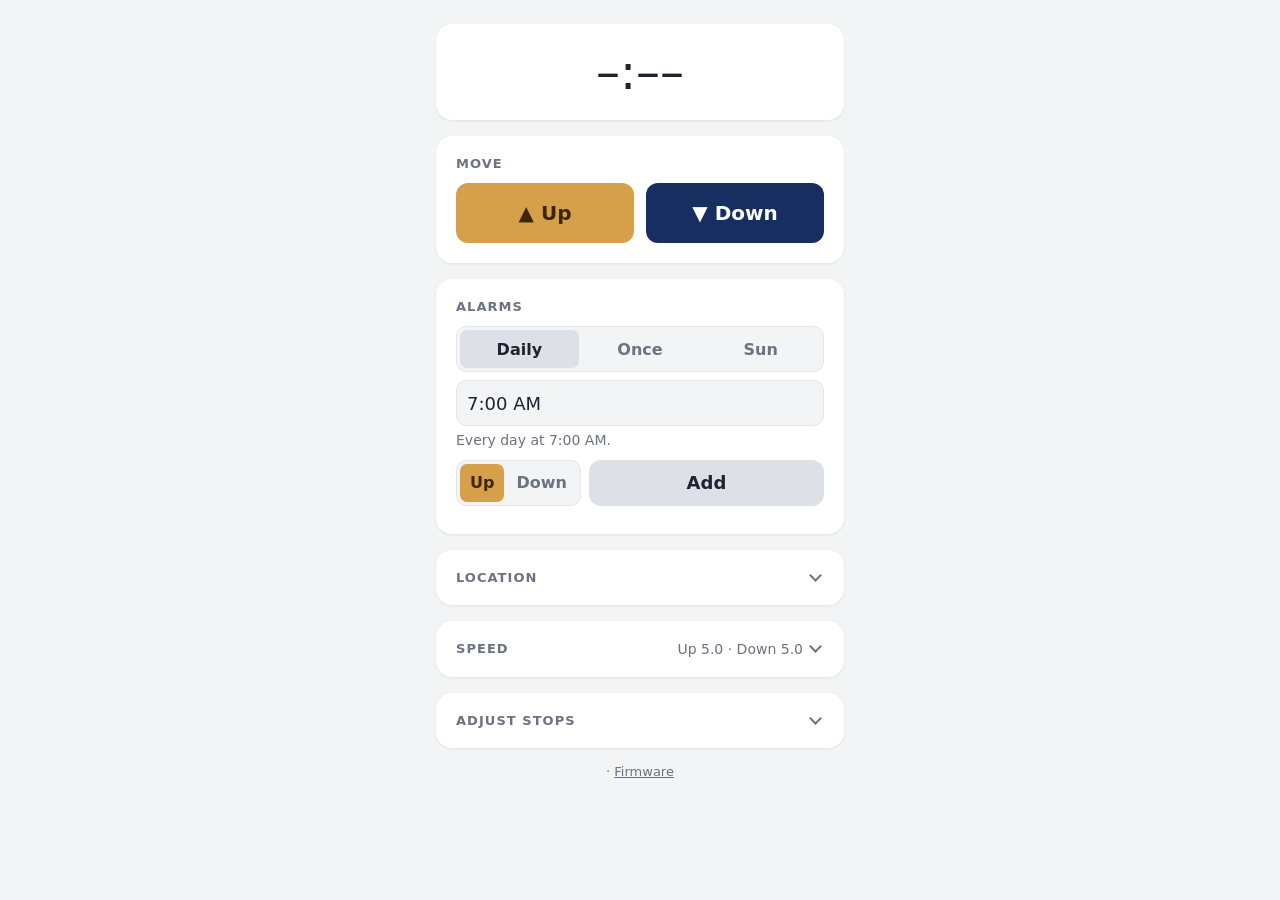
==== firmware/web/index.html @ 5fc3a8a2 "Reorganize the repository into firmware/, pcb/, enclosure/ and docs/ - firmware/ and docs/ move up f" ====
<!DOCTYPE html>
<html lang="en">
<head>
<meta charset="utf-8">
<meta name="viewport" content="width=device-width, initial-scale=1">
<title>Motor Control</title>
<link rel="stylesheet" href="style.css">
<link rel="icon" href="favicon.svg" type="image/svg+xml">
<script src="dropdown.js"></script>
</head>
<body>
<main>
  <section class="card">
    <div class="clock" id="clock">&ndash;:&ndash;&ndash;</div>
    <p class="offline">Not connected to the controller</p>
  </section>

  <section class="card">
    <h2>Move</h2>
    <div class="controls">
      <a class="btn up" href="/moving" data-move="up">&#9650; Up</a>
      <a class="btn down" href="/moving" data-move="down">&#9660; Down</a>
    </div>
  </section>

  <section class="card">
    <h2>Alarms</h2>
    <!-- Sits above the list so it stays put however many alarms there are; disabled when the list is full -->
    <form id="add-form">
      <fieldset class="add" id="add-fieldset">
      <div class="field toggle kinds" role="radiogroup" aria-label="Kind of alarm">
        <label><input type="radio" name="k" value="recurring" checked><span>Daily</span></label>
        <label><input type="radio" name="k" value="once"><span>Once</span></label>
        <label><input type="radio" name="k" value="sun"><span>Sun</span></label>
      </div>
      <div class="add-row">
        <div class="time-picker" data-for="recurring once">
          <button type="button" class="field time-button" id="time-button" aria-haspopup="true" aria-expanded="false"></button>
          <div class="popover" id="time-popover" hidden>
            <div class="wheels" id="wheels"><div class="wheel-band"></div></div>
            <button type="button" class="done" id="time-done">Done</button>
          </div>
        </div>
        <div class="dropdown" id="event" aria-label="Sun event" data-for="sun"></div>
        <div class="dropdown" id="offset" aria-label="Offset" data-for="sun"></div>
      </div>
      <p class="add-hint" id="add-hint"></p>
      <div class="add-row">
        <div class="field toggle" role="radiogroup" aria-label="Direction">
          <label class="up"><input type="radio" name="d" value="up" checked><span>Up</span></label>
          <label class="down"><input type="radio" name="d" value="down"><span>Down</span></label>
        </div>
        <button class="btn add-button" type="submit">Add</button>
      </div>
      </fieldset>
    </form>
    <ul class="alarms" id="alarms"></ul>
    <p class="empty" id="alarms-empty" hidden>No alarms yet.</p>
    <template id="alarm-row">
      <li>
        <span class="alarm-main"><span class="alarm-time"></span><span class="alarm-sub"></span></span>
        <span class="badge"></span>
        <a class="remove" href="/" aria-label="Remove alarm">&times;</a>
      </li>
    </template>
  </section>
  <details class="card fold" id="location-card">
    <summary><h2>Location</h2><span class="fold-info" id="location-info"></span></summary>
    <p class="note">For sun alarms. One decimal place (about 10 km) is plenty. North and east are positive,
      so the western US has a negative longitude.</p>
    <form class="location-form" id="location-form">
      <input class="field" id="lat" type="number" step="0.1" min="-90" max="90" inputmode="decimal" placeholder="Latitude" aria-label="Latitude" required>
      <input class="field" id="lon" type="number" step="0.1" min="-180" max="180" inputmode="decimal" placeholder="Longitude" aria-label="Longitude" required>
      <button class="btn" type="submit">Save</button>
    </form>
    <div class="location-actions">
      <button type="button" class="small" id="locate">Use my location</button>
    </div>
    <p class="note" id="sun-today"></p>
  </details>
  <details class="card fold" id="speed-card">
    <summary><h2>Speed</h2><span class="fold-info" id="speed-info"></span></summary>
    <div class="knobs">
      <div class="knob-tile" data-dir="up"><span class="badge up">Up</span></div>
      <div class="knob-tile" data-dir="down"><span class="badge down">Down</span></div>
    </div>
    <p class="note">Motor turns per second. Drag a dial to change it. A run that stalls finishes at 2 rev/s.</p>
  </details>
  <details class="card fold" id="stops-card">
    <summary><h2>Adjust stops</h2></summary>
    <p class="note">Nudge the blinds to where a run should stop, then save it. Up and Down only run once
      their stop is saved.</p>
    <div class="position">Position <span id="pos">&ndash;</span></div>
    <div class="nudge" id="nudge">
      <button type="button" class="btn up" data-jog="up" data-n="6" title="Half a turn of the sprocket">&#9650;&#9650;</button>
      <button type="button" class="btn up" data-jog="up" data-n="1" title="30 degrees of the sprocket">&#9650;</button>
      <button type="button" class="btn down" data-jog="down" data-n="1" title="30 degrees of the sprocket">&#9660;</button>
      <button type="button" class="btn down" data-jog="down" data-n="6" title="Half a turn of the sprocket">&#9660;&#9660;</button>
    </div>
    <ul class="stops">
      <li><span class="stop-name">Top</span><span class="stop-at" id="stop-top">not set</span>
        <button type="button" class="small" data-stop="top" data-act="set">Save here</button>
        <button type="button" class="small" data-stop="top" data-act="clear">Clear</button></li>
      <li><span class="stop-name">Bottom</span><span class="stop-at" id="stop-bottom">not set</span>
        <button type="button" class="small" data-stop="bottom" data-act="set">Save here</button>
        <button type="button" class="small" data-stop="bottom" data-act="clear">Clear</button></li>
    </ul>
    <p class="note">Nudges move at 2 rev/s.</p>
  </details>

  <p class="footer"><span id="health"></span> &middot; <a href="/update">Firmware</a></p>
</main>
<script>
// The page is static: everything it shows comes from /api/status, asked for every second.
// The controller's local time (seconds since midnight) as of its last answer, or null if it
// doesn't know the time yet
let serverSeconds = null;
let syncedAt = Date.now();
let lastAnswer = Date.now();

const pad = n => String(n).padStart(2, "0");

// Between answers the clock counts on from the last one. If the controller
// stops answering, the clock is dimmed so it doesn't look current.
function render() {
  document.body.classList.toggle("stale", Date.now() - lastAnswer > 3000);
  if (serverSeconds === null) {
    return;
  }
  const s = Math.floor(serverSeconds + (Date.now() - syncedAt) / 1000) % 86400;
  const hours = Math.floor(s / 3600);
  document.getElementById("clock").textContent =
    (hours % 12 || 12) + ":" + pad(Math.floor(s / 60) % 60) + ":" + pad(s % 60) + " " + (hours < 12 ? "AM" : "PM");
}

// Formats minutes since midnight as "7:30 AM"
function formatMinute(m) {
  m = (m % 1440 + 1440) % 1440;
  const hours = Math.floor(m / 60);
  return (hours % 12 || 12) + ":" + pad(m % 60) + " " + (hours < 12 ? "AM" : "PM");
}

// Dates come from the controller as "YYYY-MM-DD" in its local time; "today" is its own date
let today = null;
let lastLocation = null, lastSun = null;   // from the last status: for the sun alarm hint
function addDays(date, n) {
  const [y, m, d] = date.split("-").map(Number);
  const t = new Date(Date.UTC(y, m - 1, d + n));
  return t.toISOString().slice(0, 10);
}
function dayLabel(date) {
  if (date === today) return "Today";
  if (today && date === addDays(today, 1)) return "Tomorrow";
  const [y, m, d] = date.split("-").map(Number);
  return new Date(y, m - 1, d).toLocaleDateString(undefined, { weekday: "short", month: "short", day: "numeric" });
}
// "YYYY-MM-DD HH:MM" from the controller: the date and the minute of the day
function splitWhen(when) {
  const [date, hm] = when.split(" ");
  const [h, m] = hm.split(":").map(Number);
  return { date, minute: h * 60 + m };
}

const SUN_NAMES = { dawn: "Dawn", sunrise: "Sunrise", sunset: "Sunset", dusk: "Dusk" };
function sunLabel(event, offset) {
  if (!offset) return SUN_NAMES[event];
  return `${SUN_NAMES[event]} ${offset > 0 ? "+" : "−"} ${Math.abs(offset)} min`;
}

// What the remove button sends: the same fields the alarm was listed with
function alarmFields(a) {
  if (a.kind === "once") return { k: "once", at: a.at, d: a.dir };
  if (a.kind === "sun") return { k: "sun", e: a.event, o: a.offset, d: a.dir };
  return { k: "recurring", m: a.minute, d: a.dir };
}

// Rebuilds the list when the controller's alarms differ from what's shown. Soonest first, by the next
// time the controller worked out; sun alarms without a location (no next time) go last.
let shownAlarms = null;
function showAlarms(alarms, max) {
  const key = JSON.stringify([alarms, today]);
  if (key === shownAlarms) {
    return;
  }
  shownAlarms = key;
  const list = document.getElementById("alarms");
  const row = document.getElementById("alarm-row").content;
  const sorted = [...alarms].sort((a, b) => (a.next ?? Infinity) - (b.next ?? Infinity));
  list.replaceChildren(...sorted.map(a => {
    const li = row.firstElementChild.cloneNode(true);
    const when = a.when ? splitWhen(a.when) : null;
    let time, sub;
    if (a.kind === "recurring") {
      time = formatMinute(a.minute);
      sub = "Every day";
    } else if (a.kind === "once") {
      time = when ? formatMinute(when.minute) : "–";
      sub = when ? dayLabel(when.date) : "Once";
    } else {
      time = when ? formatMinute(when.minute) : "–";
      sub = sunLabel(a.event, a.offset) + (!when ? " · set a location" : when.date !== today ? " · " + dayLabel(when.date) : "");
    }
    li.querySelector(".alarm-time").textContent = time;
    li.querySelector(".alarm-sub").textContent = sub;
    const badge = li.querySelector(".badge");
    badge.textContent = a.dir;
    badge.classList.add(a.dir);
    li.querySelector(".remove").onclick = e => {
      e.preventDefault();
      post("/api/alarms/remove", alarmFields(a));
    };
    return li;
  }));
  document.getElementById("alarms-empty").hidden = alarms.length > 0;
  document.getElementById("add-fieldset").disabled = alarms.length >= max;
}

// Sends a command; the next status answer shows its effect. True if the controller accepted it.
async function post(url, fields) {
  let ok = false;
  try {
    ok = (await fetch(url, { method: "POST", body: new URLSearchParams(fields) })).ok;
  } catch (e) {
    // Not connected; the dimmed clock already says so
  }
  check(true);
  return ok;
}

// Lines the controller printed to its Serial Monitor come along with /status
// and are shown here in the browser's console.
let logSince = 0;
function printLog(status) {
  const missed = status.log_next - logSince - status.log.length;
  if (missed > 0) {
    console.log(`[controller] (${missed} earlier lines no longer kept)`);
  }
  for (const line of status.log) {
    console.log("[controller] " + line);
  }
  logSince = status.log_next;
}

// Stops: the Hall position (30 degrees of the sprocket per count) and the saved stops
function showStops(s) {
  if (s.pos === undefined) return;
  document.getElementById("pos").textContent = s.pos;
  document.getElementById("stop-top").textContent = s.stop_top === null ? "not set" : s.stop_top;
  document.getElementById("stop-bottom").textContent = s.stop_bottom === null ? "not set" : s.stop_bottom;
  const moving = s.remaining_ms > 0;
  for (const b of document.querySelectorAll("[data-jog], [data-stop]")) b.disabled = moving;
}
for (const b of document.querySelectorAll("[data-jog]")) {
  b.onclick = () => post("/api/jog", { d: b.dataset.jog, n: b.dataset.n });
}
for (const b of document.querySelectorAll("[data-stop]")) {
  b.onclick = () => post("/api/stops/" + b.dataset.act, { w: b.dataset.stop });
}

// One line of health numbers under the page: Wi-Fi signal, free memory, time since the last restart
function showHealth(s) {
  if (!s) return;
  const up = s.uptime_s >= 86400 ? Math.floor(s.uptime_s / 86400) + " d" : s.uptime_s >= 3600 ?
    Math.floor(s.uptime_s / 3600) + " h" : Math.floor(s.uptime_s / 60) + " min";
  const wifi = s.rssi === null ? "Wi-Fi off" : `Wi-Fi ${s.rssi} dBm`;
  document.getElementById("health").textContent = `${wifi} · ${Math.round(s.heap / 1024)} KB free · up ${up}`;
}

// Ask the controller for the time every second, and switch to the moving
// page if a run has started (from an alarm, the remote or another browser).
// A command calls it straight away to show the result; that restarts the one-second cycle.
let timer = null;
async function check() {
  clearTimeout(timer);
  try {
    const status = await (await fetch("/api/status?since=" + logSince, { cache: "no-store" })).json();
    printLog(status);
    showStops(status);
    showSpeeds(status);
    if (status.remaining_ms > 0 && !status.jog) {
      location.replace("/moving");
      return;
    }
    serverSeconds = status.seconds;
    syncedAt = lastAnswer = Date.now();
    today = status.today;
    showLocation(status);
    showAlarms(status.alarms, status.max_alarms);
    showAddHint();
    showHealth(status.stats);
  } catch (e) {
    // Missed one; try again next time
  }
  timer = setTimeout(check, 1000);
}

setInterval(render, 250);
render();
check();

// Up and Down start a run, then the page moves on to /moving
for (const link of document.querySelectorAll("[data-move]")) {
  link.onclick = async e => {
    e.preventDefault();
    try {
      await fetch("/api/move", { method: "POST", body: new URLSearchParams({ d: link.dataset.move }) });
    } catch (err) {
      return;
    }
    location.href = "/moving";
  };
}

// Add form: the kind (Daily / Once / Sun) decides which fields show
const addForm = document.getElementById("add-form");
const addHint = document.getElementById("add-hint");
const kind = () => new FormData(addForm).get("k");
const chosenMinute = () => (time.hour % 12 + (time.pm ? 12 : 0)) * 60 + time.minute;
// The controller's minute of the day now, or null before it has said what time it is
const nowMinute = () => serverSeconds === null ? null : Math.floor((serverSeconds + (Date.now() - syncedAt) / 1000) / 60) % 1440;
// A one-time alarm is for the next time the clock shows the chosen time: later today, or tomorrow.
// Minutes until then (1..1440), or null if the time isn't known yet.
function onceIn() {
  const now = nowMinute();
  return now === null ? null : (chosenMinute() - now + 1440) % 1440 || 1440;
}
function fromNow(minutes) {
  const h = Math.floor(minutes / 60), m = minutes % 60;
  const parts = [];
  if (h) parts.push(h + (h === 1 ? " hour" : " hours"));
  if (m || !h) parts.push(m + (m === 1 ? " minute" : " minutes"));
  return parts.join(", ") + " from now";
}

const addChanged = () => { hintError = ""; showAddHint(); };
const eventSelect = makeDropdown(document.getElementById("event"),
  Object.entries({ dawn: "Dawn", sunrise: "Sunrise", sunset: "Sunset", dusk: "Dusk" }).map(([value, label]) => ({ value, label })),
  "sunset", addChanged);
// Offsets every 5 minutes up to an hour either side, then every 15 up to 3 hours
const offsetSelect = makeDropdown(document.getElementById("offset"),
  [...Array(25)].map((_, i) => (i - 12) * 5).concat([75, 90, 105, 120, 135, 150, 165, 180].flatMap(o => [-o, o]))
    .sort((a, b) => a - b)
    .map(o => ({ value: o, label: o === 0 ? "At the time" : `${o > 0 ? "+" : "−"} ${Math.abs(o)} min` })),
  0, addChanged);
let hintError = "";   // shown until the form changes
function showAddHint() {
  const k = kind();
  for (const el of addForm.querySelectorAll("[data-for]")) el.hidden = !el.dataset.for.split(" ").includes(k);
  let text = "";
  if (hintError) {
    text = hintError;
  } else if (k === "sun") {
    const sun = lastSun?.[eventSelect.value];
    text = !lastLocation ? "Set a location first (Location, below)." : sun === null || sun === undefined
      ? "That doesn't happen today here." : "Today at " + formatMinute(sun + Number(offsetSelect.value)) + ", then every day.";
  } else if (k === "once") {
    const mins = onceIn();
    text = mins === null ? "Waiting for the controller's time." : fromNow(mins) + ".";
  } else if (k === "recurring") {
    text = "Every day at " + formatMinute(chosenMinute()) + ".";
  }
  addHint.textContent = text;
  addHint.classList.toggle("error", !!hintError);
}
addForm.addEventListener("input", () => { hintError = ""; showAddHint(); });
addForm.addEventListener("change", () => { hintError = ""; showAddHint(); });

addForm.onsubmit = async e => {
  e.preventDefault();
  showPicker(false);
  const k = kind(), d = new FormData(addForm).get("d");
  let fields;
  if (k === "sun") {
    fields = { k, e: eventSelect.value, o: offsetSelect.value, d };
  } else if (k === "once") {
    const now = nowMinute();
    if (now === null || !today) {
      hintError = "The controller doesn't know the time yet.";
      showAddHint();
      return;
    }
    fields = { k, date: chosenMinute() > now ? today : addDays(today, 1), m: chosenMinute(), d };
  } else {
    fields = { k, m: chosenMinute(), d };
  }
  if (!await post("/api/alarms/add", fields)) {
    hintError = "The controller didn't accept that alarm.";
    showAddHint();
  }
};

// Alarm time picker, in place of the browser's own, whose popup can't be styled.
// The chosen time is in `time`; Add sends it as minutes since midnight.
const time = { hour: 7, minute: 0, pm: false };  // hour is 1-12
const timeButton = document.getElementById("time-button");
const popover = document.getElementById("time-popover");

// Each wheel is a column of rows that scrolls a whole row at a time; the row in
// the middle band is the choice. ITEM must match --item in style.css.
const ITEM = 36;
const CHEVRON = '<svg width="14" height="8" viewBox="0 0 14 8" aria-hidden="true"><path d="M1 7l6-6 6 6" fill="none" stroke="currentColor" stroke-width="2" stroke-linecap="round" stroke-linejoin="round"/></svg>';

function makeWheel(container, name, labels, get, set, render) {
  const arrow = (direction, label) => {
    const button = document.createElement("button");
    button.type = "button";
    button.className = "wheel-arrow " + direction;
    button.setAttribute("aria-label", label);
    button.innerHTML = CHEVRON;
    return button;
  };
  const up = arrow("up", "Previous " + name);
  const down = arrow("down", "Next " + name);
  const column = document.createElement("div");
  column.className = "column";
  column.setAttribute("aria-label", name);
  // Row an arrow or click is scrolling to. It's chosen straight away, so quick
  // repeated clicks each move one more row, and closing the picker mid-scroll
  // keeps the choice.
  let target = null;
  const scrollToRow = i => {
    target = Math.max(0, Math.min(labels.length - 1, i));
    set(target);
    render();
    column.scrollTo({ top: target * ITEM, behavior: "smooth" });
  };
  labels.forEach((label, i) => {
    const option = document.createElement("button");
    option.type = "button";
    option.textContent = label;
    option.onclick = () => scrollToRow(i);
    column.append(option);
  });
  up.onclick = () => scrollToRow((target ?? get()) - 1);
  down.onclick = () => scrollToRow((target ?? get()) + 1);
  // Whatever row is in the middle is the choice, whether it got there by
  // scrolling, an arrow or a click
  column.addEventListener("scroll", () => {
    if (target !== null) {
      // Still animating to the clicked row, which is already chosen
      if (Math.abs(column.scrollTop - target * ITEM) < 1) {
        target = null;
      }
      return;
    }
    set(Math.max(0, Math.min(labels.length - 1, Math.round(column.scrollTop / ITEM))));
    render();
  });

  const wheel = document.createElement("div");
  wheel.className = "wheel";
  wheel.append(up, column, down);
  container.append(wheel);
  return { column, up, down, get, last: labels.length - 1 };
}

const timeWheels = document.getElementById("wheels");
const wheels = [
  makeWheel(timeWheels, "hour", [...Array(12)].map((_, i) => String(i + 1)), () => time.hour - 1, i => time.hour = i + 1, () => renderTime()),
  makeWheel(timeWheels, "minute", [...Array(60)].map((_, i) => pad(i)), () => time.minute, i => time.minute = i, () => renderTime()),
  makeWheel(timeWheels, "AM or PM", ["AM", "PM"], () => time.pm ? 1 : 0, i => time.pm = i === 1, () => renderTime()),
];

function renderTime() {
  timeButton.textContent = time.hour + ":" + pad(time.minute) + " " + (time.pm ? "PM" : "AM");
  hintError = "";
  showAddHint();
  for (const { column, up, down, get, last } of wheels) {
    [...column.children].forEach((option, i) => option.classList.toggle("selected", i === get()));
    up.disabled = get() === 0;
    down.disabled = get() === last;
  }
}

function showPicker(open) {
  popover.hidden = !open;
  timeButton.setAttribute("aria-expanded", open);
  if (open) {
    for (const { column, get } of wheels) {
      column.scrollTop = get() * ITEM;
    }
  }
}

timeButton.onclick = () => showPicker(popover.hidden);
document.getElementById("time-done").onclick = () => showPicker(false);
document.addEventListener("click", e => { if (e.target.closest(".time-picker") !== popover.parentElement) showPicker(false); });
document.addEventListener("keydown", e => { if (e.key === "Escape") showPicker(false); });
renderTime();

// Location, for sun alarms: typed in, or "Use my location". The controller's page is plain http, where
// browsers don't allow location, so that goes to a small https page (locate.html on the project's GitHub
// Pages site) in this tab. It asks the browser for the location and comes back to /#lat=..&lon=..; the part
// after # never leaves the browser, so nothing is sent to GitHub.
const LOCATE_URL = ["localhost", "127.0.0.1"].includes(location.hostname)
  ? location.origin + "/locate.html"                       // the mock server serves docs/locate.html
  : "https://yahya-tamur.github.io/blinds/locate.html";
const latInput = document.getElementById("lat"), lonInput = document.getElementById("lon");
const locationCard = document.getElementById("location-card");

let shownLocation;
function showLocation(s) {
  lastLocation = s.location;
  lastSun = s.sun;
  const key = JSON.stringify([s.location, s.sun]);
  if (key === shownLocation) return;
  shownLocation = key;
  const loc = s.location;
  document.getElementById("location-info").textContent = loc ? `${loc.lat}, ${loc.lon}` : "not set";
  if (loc && document.activeElement !== latInput && document.activeElement !== lonInput) {
    latInput.value = loc.lat;
    lonInput.value = loc.lon;
  }
  const sun = s.sun;
  document.getElementById("sun-today").textContent = !loc ? "" : !sun ? "Sun times show once the controller knows the date." :
    "Today: " + Object.keys(SUN_NAMES).map(e => `${SUN_NAMES[e].toLowerCase()} ${sun[e] === null ? "–" : formatMinute(sun[e])}`).join(" · ");
}

function saveLocation(lat, lon) {
  lat = Math.round(Number(lat) * 10) / 10;
  lon = Math.round(Number(lon) * 10) / 10;
  if (!(Math.abs(lat) <= 90 && Math.abs(lon) <= 180)) return;
  latInput.value = lat;
  lonInput.value = lon;
  locationCard.open = true;
  post("/api/location", { lat, lon });
}

document.getElementById("location-form").onsubmit = e => {
  e.preventDefault();
  saveLocation(latInput.value, lonInput.value);
  document.activeElement.blur();
};

document.getElementById("locate").onclick = () => {
  location.href = LOCATE_URL + "#return=" + encodeURIComponent(location.origin + "/");
};
// Back from locate.html: a new page load, or just a new #... if the browser kept the page
function locationFromHash() {
  const back = new URLSearchParams(location.hash.slice(1));
  if (back.has("lat") && back.has("lon")) {
    history.replaceState(null, "", location.pathname);
    saveLocation(back.get("lat"), back.get("lon"));
  }
}
window.addEventListener("hashchange", locationFromHash);
locationFromHash();

// Speed dials: drag around (one sweep = 0.1 to 8.0 rev/s), or arrow keys / mouse wheel for 0.1 steps.
// A new speed is saved when the drag ends (or half a second after the last key or wheel step); until then
// the controller's answers don't overwrite it.
const SVG = "http://www.w3.org/2000/svg";
const A0 = -135, A1 = 135, R = 46, C = 56, MIN = 0.1, MAX = 8;
const arcPoint = a => { const r = (a - 90) * Math.PI / 180; return [C + R * Math.cos(r), C + R * Math.sin(r)]; };
const dials = [...document.querySelectorAll(".knob-tile")].map(tile => {
  const k = { dir: tile.dataset.dir, value: 5, busy: false, timer: null };
  tile.insertAdjacentHTML("beforeend",
    `<svg class="knob" viewBox="0 0 112 104" role="slider" tabindex="0" aria-label="${k.dir} speed, rev/s"
       aria-valuemin="${MIN}" aria-valuemax="${MAX}">
       <path class="track"/><path class="arc"/><circle class="dot" r="7"/>
       <text class="knob-value" x="${C}" y="${C + 2}"></text><text class="knob-unit" x="${C}" y="${C + 20}">rev/s</text>
     </svg>`);
  const svg = tile.querySelector("svg"), arc = svg.querySelector(".arc"), dot = svg.querySelector(".dot");
  const text = svg.querySelector(".knob-value");
  const [x0, y0] = arcPoint(A0), [x1, y1] = arcPoint(A1);
  svg.querySelector(".track").setAttribute("d", `M${x0} ${y0}A${R} ${R} 0 1 1 ${x1} ${y1}`);
  k.render = () => {
    const a = A0 + (k.value - MIN) / (MAX - MIN) * (A1 - A0), [x, y] = arcPoint(a);
    arc.setAttribute("d", `M${x0} ${y0}A${R} ${R} 0 ${a - A0 > 180 ? 1 : 0} 1 ${x} ${y}`);
    dot.setAttribute("cx", x);
    dot.setAttribute("cy", y);
    text.textContent = k.value.toFixed(1);
    svg.setAttribute("aria-valuenow", k.value.toFixed(1));
    showSpeedInfo();
  };
  const set = v => { k.value = Math.min(MAX, Math.max(MIN, Math.round(v * 10) / 10)); k.render(); };
  const save = () => { k.busy = false; post("/api/speed", { d: k.dir, v: k.value.toFixed(1) }); };
  const saveSoon = () => { k.busy = true; clearTimeout(k.timer); k.timer = setTimeout(save, 500); };
  const drag = e => {
    const r = svg.getBoundingClientRect(), scale = r.width / 112;
    let a = Math.atan2(e.clientX - r.left - C * scale, -(e.clientY - r.top - C * scale)) * 180 / Math.PI;
    if (a > A1 || a < A0) a = (k.value - MIN) / (MAX - MIN) > 0.5 ? A1 : A0;   // in the gap: the nearer end
    set(MIN + (a - A0) / (A1 - A0) * (MAX - MIN));
  };
  svg.addEventListener("pointerdown", e => {
    e.preventDefault();
    svg.setPointerCapture(e.pointerId);
    k.busy = true;
    clearTimeout(k.timer);
    drag(e);
    svg.onpointermove = drag;
  });
  const end = () => { if (svg.onpointermove) { svg.onpointermove = null; save(); } };
  svg.addEventListener("pointerup", end);
  svg.addEventListener("pointercancel", end);
  svg.addEventListener("wheel", e => { e.preventDefault(); set(k.value - Math.sign(e.deltaY) * 0.1); saveSoon(); },
                       { passive: false });
  svg.addEventListener("keydown", e => {
    const step = { ArrowUp: 0.1, ArrowRight: 0.1, ArrowDown: -0.1, ArrowLeft: -0.1, PageUp: 1, PageDown: -1 }[e.key];
    const to = { Home: MIN, End: MAX }[e.key];
    if (step === undefined && to === undefined) return;
    e.preventDefault();
    set(to ?? k.value + step);
    saveSoon();
  });
  k.set = v => { if (!k.busy && v !== undefined) set(v); };   // from the controller
  return k;
});
function showSpeedInfo() {
  if (dials.length < 2) return;
  document.getElementById("speed-info").textContent = `Up ${dials[0].value.toFixed(1)} · Down ${dials[1].value.toFixed(1)}`;
}
dials.forEach(k => k.render());
function showSpeeds(s) {
  for (const k of dials) k.set(k.dir === "up" ? s.speed_up : s.speed_down);
}
</script>
</body>
</html>
---- firmware/web/style.css ----
:root {
  color-scheme: light dark;  /* scrollbars and other native bits follow the theme */
  --bg: #f3f4f6;
  --card: #ffffff;
  --text: #1d2330;
  --muted: #6b7280;
  --line: #e5e7eb;
  --up: #d6a04a;       /* muted sunrise orange-yellow */
  --on-up: #3b2600;    /* text on --up */
  --down: #172e60;     /* night blue */
  --on-down: #ffffff;  /* text on --down */
  --accent: #2f6fde;
  --danger: #a3262c;  /* dark red: alarm × and Stop */
  --neutral: #dde1e7;  /* plain buttons (Add) */
}
@media (prefers-color-scheme: dark) {
  :root {
    --bg: #111418;
    --card: #1b2027;
    --text: #e8eaed;
    --muted: #9aa3ae;
    --line: #2b323b;
    --up: #d6a04a;
    --down: #2c4a92;
    --accent: #4f86ec;
    --danger: #a8323a;
    --neutral: #353d48;
  }
}
* { box-sizing: border-box; }
[hidden] { display: none !important; }
/* The pages are laid out for phones and desktops from 320 px wide (the narrowest phones) up */
body {
  min-width: 320px;
  margin: 0;
  background: var(--bg);
  color: var(--text);
  font-family: system-ui, -apple-system, "Segoe UI", Roboto, Helvetica, sans-serif;
}
main { max-width: 440px; margin: 0 auto; padding: 24px 16px 40px; }
.card {
  background: var(--card);
  border-radius: 16px;
  padding: 20px;
  margin-bottom: 16px;
  box-shadow: 0 1px 3px rgba(0, 0, 0, .08);
}
h2 {
  margin: 0 0 12px;
  font-size: 13px;
  font-weight: 600;
  letter-spacing: .08em;
  text-transform: uppercase;
  color: var(--muted);
}
.clock {
  text-align: center;
  font-size: clamp(36px, 12vw, 48px);
  white-space: nowrap;
  font-weight: 300;
  font-variant-numeric: tabular-nums;
}
.controls { display: grid; grid-template-columns: 1fr 1fr; gap: 12px; }
.btn {
  display: flex;
  align-items: center;
  justify-content: center;
  gap: 8px;
  padding: 18px;
  border: 0;
  border-radius: 12px;
  color: #fff;
  font: inherit;
  font-size: 20px;
  font-weight: 600;
  text-decoration: none;
  cursor: pointer;
}
.btn:active { transform: scale(.98); }
.btn.up { background: var(--up); color: var(--on-up); }
.btn.down { background: var(--down); color: var(--on-down); }
.alarms { list-style: none; margin: 0; padding: 0; }
.alarms li {
  display: flex;
  align-items: center;
  gap: 12px;
  padding: 10px 0;
  border-bottom: 1px solid var(--line);
}
.alarms li:last-child { border-bottom: 0; }
.alarm-main { flex: 1; display: flex; flex-direction: column; min-width: 0; }
.alarm-time { font-size: 24px; font-variant-numeric: tabular-nums; }
.alarm-sub { color: var(--muted); font-size: 13px; }
.badge {
  padding: 4px 12px;
  border-radius: 999px;
  color: #fff;
  font-size: 13px;
  font-weight: 600;
}
.badge.up { background: var(--up); color: var(--on-up); }
.badge.down { background: var(--down); color: var(--on-down); }
.remove {
  padding: 2px 10px;
  border-radius: 8px;
  color: var(--danger);
  font-size: 26px;
  line-height: 1;
  text-decoration: none;
}
.empty { margin: 0; color: var(--muted); }
.add { display: flex; flex-direction: column; gap: 8px; min-width: 0; margin: 0 0 8px; padding: 0; border: 0; }
.add-row { display: flex; gap: 8px; min-width: 0; }
.add-row > .field, .add-row > .time-picker, .add-row > .dropdown { flex: 1 1 0; min-width: 0; }
.add-row > .toggle { flex: none; }
.add-hint { margin: -2px 0 0; min-height: 1.4em; color: var(--muted); font-size: 14px; }
.add-hint.error { color: var(--danger); }
input.field { min-width: 0; }
/* Our own dropdown arrow, so its gap to the right edge matches the text's gap on the left */
.field.dropdown-button {
  width: 100%;
  padding-right: 34px;
  text-align: left;
  white-space: nowrap;
  overflow: hidden;
  text-overflow: ellipsis;
  background-image: url("data:image/svg+xml,%3Csvg xmlns='http://www.w3.org/2000/svg' width='12' height='8' viewBox='0 0 12 8'%3E%3Cpath d='M1 1.5l5 5 5-5' fill='none' stroke='%236b7280' stroke-width='2' stroke-linecap='round' stroke-linejoin='round'/%3E%3C/svg%3E");
  background-repeat: no-repeat;
  background-position: right 12px center;
}
@media (prefers-color-scheme: dark) {
  .field.dropdown-button {
    background-image: url("data:image/svg+xml,%3Csvg xmlns='http://www.w3.org/2000/svg' width='12' height='8' viewBox='0 0 12 8'%3E%3Cpath d='M1 1.5l5 5 5-5' fill='none' stroke='%239aa3ae' stroke-width='2' stroke-linecap='round' stroke-linejoin='round'/%3E%3C/svg%3E");
  }
}
/* The open list: the time picker's popover, as wide as the button, scrolling if long */
.dropdown { position: relative; }
.dropdown-list { right: 0; display: flex; flex-direction: column; gap: 2px; max-height: 268px; overflow-y: auto;
  scrollbar-width: thin; }
.dropdown-list button {
  flex: none;
  height: 36px;
  padding: 0 12px;
  border: 0;
  border-radius: 8px;
  background: none;
  color: var(--muted);
  font: inherit;
  font-size: 17px;
  text-align: left;
  white-space: nowrap;
  cursor: pointer;
}
.dropdown-list button:hover, .dropdown-list button:focus-visible { color: var(--text); background: var(--bg); outline: none; }
.dropdown-list button[aria-selected="true"] { color: var(--text); font-weight: 600; background: var(--line); }

input.field { cursor: text; }
.kinds label { flex: 1; }
.kinds span { flex: 1; justify-content: center; }
.kinds input:checked + span { background: var(--neutral); color: var(--text); }
.add:disabled { opacity: .4; }
.field {
  height: 46px;
  padding: 0 12px;
  border: 1px solid var(--line);
  border-radius: 10px;
  background: var(--bg);
  color: var(--text);
  font: inherit;
  font-size: 18px;
  cursor: pointer;
}
.field:hover { border-color: var(--muted); }
.add button:focus-visible, .toggle input:focus-visible + span {
  outline: 2px solid var(--accent);
  outline-offset: 1px;
}
.add .btn { height: 46px; padding: 0 14px; font-size: 18px; background: var(--neutral); color: var(--text); }
.add .add-button { flex: 1; }

/* Time picker: a button that opens a rounded popover with hour / minute / AM-PM columns */
.time-picker { position: relative; flex: 1 1 0; min-width: 0; }
.time-button { width: 100%; padding: 0 10px; text-align: left; white-space: nowrap; font-variant-numeric: tabular-nums; }
.popover {
  position: absolute;
  top: calc(100% + 6px);
  left: 0;
  z-index: 10;
  padding: 8px;
  border: 1px solid var(--line);
  border-radius: 14px;
  background: var(--card);
  box-shadow: 0 10px 30px rgba(0, 0, 0, .25);
}
/* Each wheel shows 5 rows with the chosen one in the middle, inside a band shared by all
   three wheels, so the hour, minute and AM/PM always line up. Scrolling snaps row by row. */
.popover { --item: 36px; --arrow: 28px; }
.wheels { position: relative; display: flex; gap: 4px; }
.wheel-band {
  position: absolute;
  left: 0;
  right: 0;
  top: calc(var(--arrow) + 2 * var(--item));
  height: var(--item);
  border-radius: 8px;
  background: var(--line);
  pointer-events: none;
}
.wheel { position: relative; display: flex; flex-direction: column; }
.wheel-arrow {
  display: flex;
  align-items: center;
  justify-content: center;
  height: var(--arrow);
  border: 0;
  border-radius: 6px;
  background: none;
  color: var(--muted);
  cursor: pointer;
}
.wheel-arrow:hover:not(:disabled) { color: var(--text); background: var(--line); }
.wheel-arrow:disabled { opacity: .2; cursor: default; }
.wheel-arrow.down svg { transform: rotate(180deg); }
.column {
  position: relative;
  display: flex;
  flex-direction: column;
  height: calc(5 * var(--item));
  padding: calc(2 * var(--item)) 0;  /* lets the first and last rows reach the middle */
  overflow-y: auto;
  scroll-snap-type: y mandatory;
  scrollbar-width: none;
}
.column::-webkit-scrollbar { display: none; }
.column button, .popover .done {
  border: 0;
  border-radius: 8px;
  background: none;
  font: inherit;
  font-size: 17px;
  cursor: pointer;
}
.column button {
  flex: none;
  height: var(--item);
  padding: 0 16px;
  color: var(--muted);
  font-variant-numeric: tabular-nums;
  scroll-snap-align: center;
}
.column button:hover { color: var(--text); }
.column button.selected { color: var(--text); font-weight: 600; }
.popover .done { display: block; width: 100%; height: 40px; margin-top: 8px; background: var(--line); color: var(--text); font-weight: 600; }

/* Up / down toggle */
.toggle { display: flex; gap: 2px; padding: 3px; }
.toggle label { display: flex; }
.toggle input { position: absolute; opacity: 0; pointer-events: none; }
.toggle span {
  display: flex;
  align-items: center;
  padding: 0 10px;
  border-radius: 7px;
  color: var(--muted);
  font-size: 16px;
  font-weight: 600;
}
.toggle .up input:checked + span { background: var(--up); color: var(--on-up); }
.toggle .down input:checked + span { background: var(--down); color: var(--on-down); }

.moving { text-align: center; padding: 32px 20px; }
.moving h1 { margin: 8px 0 4px; font-size: 30px; }
.arrow { font-size: 64px; line-height: 1; animation: nudge 1s ease-in-out infinite; }
.arrow.up { color: var(--up); }
.arrow.down { color: var(--down); transform: rotate(180deg); }
@keyframes nudge { 50% { translate: 0 -8px; } }
.arrow.down { animation-direction: reverse; }
.remaining { margin: 0 0 20px; color: var(--muted); font-variant-numeric: tabular-nums; }
.bar { height: 8px; border-radius: 999px; background: var(--line); overflow: hidden; }
.bar div { height: 100%; width: 0; transition: width .2s linear; }
.bar.up div { background: var(--up); }
.bar.down div { background: var(--down); }
/* Stop spans both columns, so it covers where Up and Down were */
.btn.stop { grid-column: 1 / -1; background: var(--danger); color: #fff; }
.note { margin: 16px 0 0; color: var(--muted); font-size: 14px; line-height: 1.5; }
.offline { display: none; margin: 8px 0 0; text-align: center; color: var(--danger); font-size: 14px; }
.stale .offline { display: block; }
.stale .clock, .stale .remaining, .stale .bar { opacity: .35; }

/* Health line under the main page, and the update page */
.footer { margin: 4px 0 0; text-align: center; font-size: 13px; color: var(--muted); }
.footer a { color: var(--muted); }
.facts { display: grid; grid-template-columns: auto 1fr; gap: 6px 16px; margin: 0; font-size: 15px; }
.facts dt { color: var(--muted); }
.facts dd { margin: 0; overflow-wrap: anywhere; }
.stale .facts { opacity: .35; }
.note { margin: 0 0 12px; color: var(--muted); font-size: 14px; line-height: 1.4; }
.note:empty { display: none; }
.upload { display: flex; flex-direction: column; gap: 10px; margin-bottom: 12px; }
.upload .field { padding: 10px; height: auto; }
.upload .btn { background: var(--neutral); color: var(--text); }
.upload .btn:disabled { opacity: .5; }
progress { width: 100%; height: 8px; margin-bottom: 12px; accent-color: var(--accent); }

/* Stops card */
.position { text-align: center; font-size: 15px; color: var(--muted); margin-bottom: 10px; }
.position span { font-size: 28px; color: var(--text); font-variant-numeric: tabular-nums; margin-left: 6px; }
.nudge { display: grid; grid-template-columns: repeat(4, 1fr); gap: 8px; margin-bottom: 12px; }
.nudge .btn { height: 44px; padding: 0; font-size: 16px; border: 0; cursor: pointer; }
.nudge .btn:disabled, .stops button:disabled { opacity: .4; cursor: default; }
.stops { list-style: none; margin: 0; padding: 0; }
.stops li { display: flex; align-items: center; gap: 8px; padding: 8px 0; border-top: 1px solid var(--line); }
.stop-name { width: 64px; font-weight: 600; }
.stop-at { flex: 1; font-variant-numeric: tabular-nums; color: var(--muted); }
.small { height: 34px; padding: 0 10px; border: 0; border-radius: 8px; background: var(--neutral); color: var(--text);
  font-size: 14px; cursor: pointer; }

/* Motor test card (update page) */
.motor-form { display: grid; grid-template-columns: minmax(0, 1fr) minmax(0, 1.6fr) auto; gap: 8px; margin-bottom: 10px; }
.motor-form .field { padding: 0 8px; }
.motor-form .field.dropdown-button { padding: 0 30px 0 10px; background-position: right 10px center; }
.motor-form .btn { height: 46px; padding: 0 14px; font-size: 16px; background: var(--neutral); color: var(--text); }
.test-nudge { grid-template-columns: 1fr 1fr; }
.test-nudge .btn { font-size: 15px; }

/* Folding cards (Speed, Adjust stops): just the title, and a short summary, until opened */
.fold summary { list-style: none; cursor: pointer; display: flex; align-items: center; gap: 8px; }
.fold summary::-webkit-details-marker { display: none; }
.fold summary h2 { margin: 0; flex: 1; }
.fold-info { color: var(--muted); font-size: 14px; font-variant-numeric: tabular-nums; white-space: nowrap; }
.fold summary::after { content: ""; width: 7px; height: 7px; margin: 0 4px 4px 0; border: solid var(--muted);
  border-width: 0 2px 2px 0; transform: rotate(45deg); transition: transform .15s; }
.fold[open] summary::after { margin: 4px 4px 0 0; transform: rotate(-135deg); }
.fold[open] summary { margin-bottom: 12px; }
.fold[open] .fold-info { display: none; }

/* Location card */
.location-form { display: grid; grid-template-columns: minmax(0, 1fr) minmax(0, 1fr) auto; gap: 8px; margin: 12px 0 10px; }
.location-form .btn { height: 46px; padding: 0 14px; font-size: 16px; background: var(--neutral); color: var(--text); }
.location-actions { margin-bottom: 12px; }
#sun-today { margin: 0; }

/* Speed dials, Up and Down side by side */
.knobs { display: grid; grid-template-columns: repeat(2, minmax(0, 1fr)); gap: 10px; margin-bottom: 12px; }
.knob-tile { display: flex; flex-direction: column; align-items: center; gap: 4px; padding: 10px 6px 4px;
  border-radius: 12px; background: var(--bg); }
.knob { display: block; width: 100%; max-width: 132px; height: auto; touch-action: none; cursor: grab;
  user-select: none; -webkit-user-select: none; -webkit-tap-highlight-color: transparent; border-radius: 12px; }
.knob:focus-visible { outline: 2px solid var(--accent); outline-offset: 2px; }
.knob text { pointer-events: none; text-anchor: middle; }
.knob .track, .knob .arc { fill: none; stroke-width: 8; stroke-linecap: round; }
.knob .track { stroke: var(--line); }
.knob-value { font-size: 24px; font-weight: 600; fill: var(--text); font-variant-numeric: tabular-nums; }
.knob-unit { font-size: 11px; fill: var(--muted); }
[data-dir="up"] .arc { stroke: var(--up); } [data-dir="up"] .dot { fill: var(--up); }
[data-dir="down"] .arc { stroke: var(--down); } [data-dir="down"] .dot { fill: var(--down); }

/* Narrow phones: less padding so everything keeps fitting down to 320 px */
@media (max-width: 380px) {
  main { padding: 16px 10px 32px; }
  .card { padding: 16px 14px; }
  .add { gap: 6px; }
  .add .field { font-size: 16px; }
  .time-button { padding: 0 8px; }
  .toggle span { padding: 0 7px; font-size: 15px; }
  .add .btn { padding: 0 10px; font-size: 16px; }
}
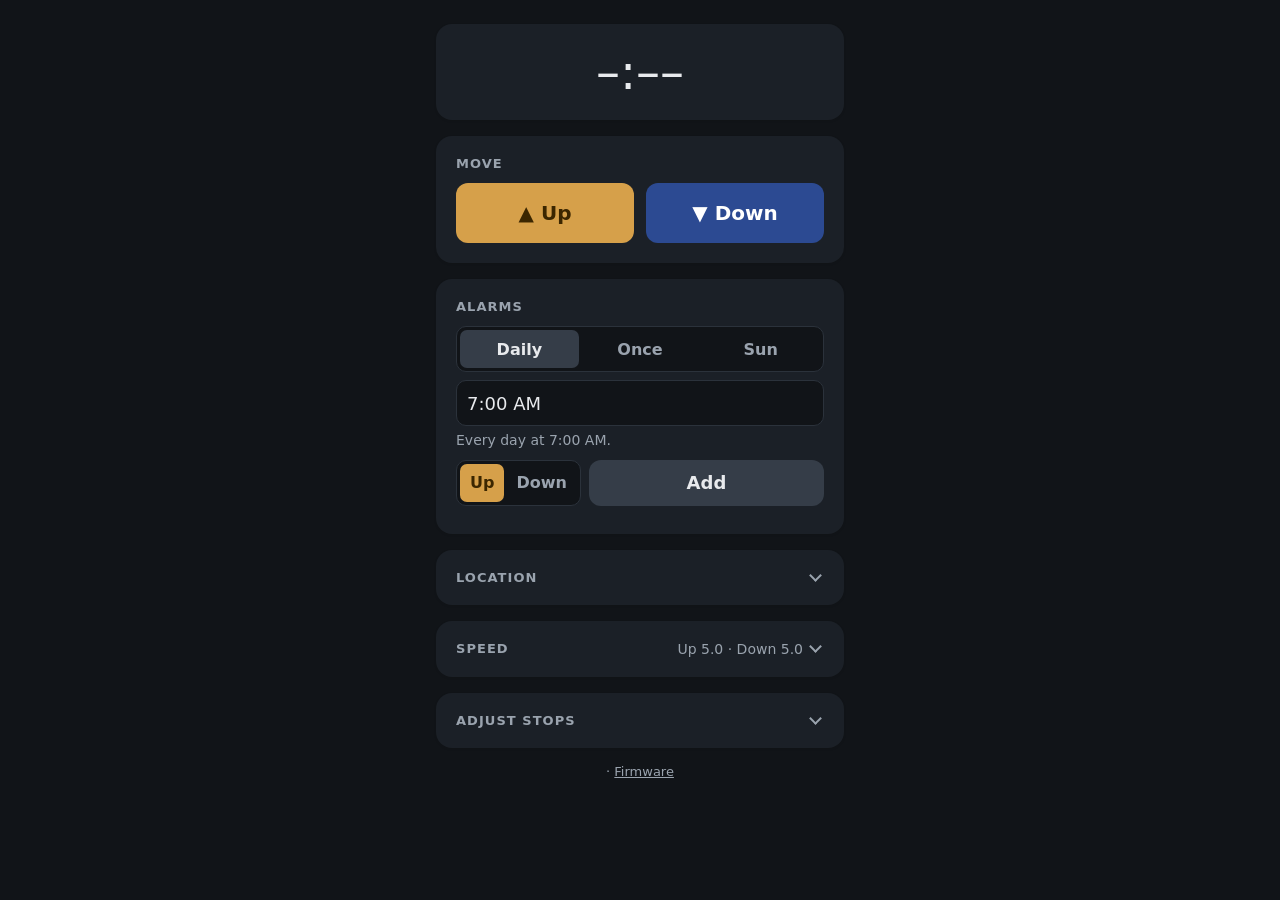
==== commit 914063a8: "Add the Android app; Wi-Fi from wifi.properties; dark-only page android_app/: Kotlin + Jetpack Compo" ====
--- a/firmware/web/index.html
+++ b/firmware/web/index.html
@@ -174,20 +174,47 @@
   return { k: "recurring", m: a.minute, d: a.dir };
 }
 
+// In the Android app, the phone's next alarm (from its clock app) is listed too, in time order. The app
+// provides it as window.BlindsApp; in a browser there is none and nothing changes.
+function phoneAlarm() {
+  try {
+    const s = window.BlindsApp && window.BlindsApp.nextPhoneAlarm();
+    return s ? JSON.parse(s) : null;   // { at: Unix time }
+  } catch (e) {
+    return null;
+  }
+}
+const localDate = d => d.getFullYear() + "-" + pad(d.getMonth() + 1) + "-" + pad(d.getDate());
+
 // Rebuilds the list when the controller's alarms differ from what's shown. Soonest first, by the next
 // time the controller worked out; sun alarms without a location (no next time) go last.
 let shownAlarms = null;
 function showAlarms(alarms, max) {
-  const key = JSON.stringify([alarms, today]);
+  const phone = phoneAlarm();
+  const key = JSON.stringify([alarms, today, phone]);
   if (key === shownAlarms) {
     return;
   }
   shownAlarms = key;
   const list = document.getElementById("alarms");
   const row = document.getElementById("alarm-row").content;
-  const sorted = [...alarms].sort((a, b) => (a.next ?? Infinity) - (b.next ?? Infinity));
+  const items = phone ? [...alarms, { phone: true, next: phone.at }] : [...alarms];
+  const sorted = items.sort((a, b) => (a.next ?? Infinity) - (b.next ?? Infinity));
   list.replaceChildren(...sorted.map(a => {
     const li = row.firstElementChild.cloneNode(true);
+    if (a.phone) {
+      // The phone's alarm, in the phone's local time; tapping it opens the clock app, which owns it
+      const d = new Date(a.next * 1000);
+      li.classList.add("phone");
+      li.querySelector(".alarm-time").textContent = formatMinute(d.getHours() * 60 + d.getMinutes());
+      li.querySelector(".alarm-sub").textContent = "Next phone alarm · " + dayLabel(localDate(d));   // only the next one
+      const badge = li.querySelector(".badge");
+      badge.textContent = "phone";
+      badge.classList.add("phone");
+      li.querySelector(".remove").style.visibility = "hidden";   // keeps the badges lined up; removed in the clock app
+      li.onclick = () => window.BlindsApp.openClock();
+      return li;
+    }
     const when = a.when ? splitWhen(a.when) : null;
     let time, sub;
     if (a.kind === "recurring") {
@@ -211,7 +238,7 @@
     };
     return li;
   }));
-  document.getElementById("alarms-empty").hidden = alarms.length > 0;
+  document.getElementById("alarms-empty").hidden = alarms.length > 0 || phone !== null;
   document.getElementById("add-fieldset").disabled = alarms.length >= max;
 }
 
--- a/firmware/web/style.css
+++ b/firmware/web/style.css
@@ -1,31 +1,17 @@
 :root {
-  color-scheme: light dark;  /* scrollbars and other native bits follow the theme */
-  --bg: #f3f4f6;
-  --card: #ffffff;
-  --text: #1d2330;
-  --muted: #6b7280;
-  --line: #e5e7eb;
+  color-scheme: dark;  /* always dark, like the GitHub Pages site; scrollbars and other native bits match */
+  --bg: #111418;
+  --card: #1b2027;
+  --text: #e8eaed;
+  --muted: #9aa3ae;
+  --line: #2b323b;
   --up: #d6a04a;       /* muted sunrise orange-yellow */
   --on-up: #3b2600;    /* text on --up */
-  --down: #172e60;     /* night blue */
+  --down: #2c4a92;     /* night blue */
   --on-down: #ffffff;  /* text on --down */
-  --accent: #2f6fde;
-  --danger: #a3262c;  /* dark red: alarm × and Stop */
-  --neutral: #dde1e7;  /* plain buttons (Add) */
-}
-@media (prefers-color-scheme: dark) {
-  :root {
-    --bg: #111418;
-    --card: #1b2027;
-    --text: #e8eaed;
-    --muted: #9aa3ae;
-    --line: #2b323b;
-    --up: #d6a04a;
-    --down: #2c4a92;
-    --accent: #4f86ec;
-    --danger: #a8323a;
-    --neutral: #353d48;
-  }
+  --accent: #4f86ec;
+  --danger: #a8323a;   /* dark red: alarm × and Stop */
+  --neutral: #353d48;  /* plain buttons (Add) */
 }
 * { box-sizing: border-box; }
 [hidden] { display: none !important; }
@@ -100,6 +86,9 @@
 }
 .badge.up { background: var(--up); color: var(--on-up); }
 .badge.down { background: var(--down); color: var(--on-down); }
+.badge.phone { background: var(--neutral); color: var(--text); }   /* the phone's alarm, shown in the Android app */
+.alarms li.phone { cursor: pointer; }
+.alarms li.phone .alarm-time { color: var(--muted); }
 .remove {
   padding: 2px 10px;
   border-radius: 8px;
@@ -124,14 +113,9 @@
   white-space: nowrap;
   overflow: hidden;
   text-overflow: ellipsis;
-  background-image: url("data:image/svg+xml,%3Csvg xmlns='http://www.w3.org/2000/svg' width='12' height='8' viewBox='0 0 12 8'%3E%3Cpath d='M1 1.5l5 5 5-5' fill='none' stroke='%236b7280' stroke-width='2' stroke-linecap='round' stroke-linejoin='round'/%3E%3C/svg%3E");
+  background-image: url("data:image/svg+xml,%3Csvg xmlns='http://www.w3.org/2000/svg' width='12' height='8' viewBox='0 0 12 8'%3E%3Cpath d='M1 1.5l5 5 5-5' fill='none' stroke='%239aa3ae' stroke-width='2' stroke-linecap='round' stroke-linejoin='round'/%3E%3C/svg%3E");
   background-repeat: no-repeat;
   background-position: right 12px center;
-}
-@media (prefers-color-scheme: dark) {
-  .field.dropdown-button {
-    background-image: url("data:image/svg+xml,%3Csvg xmlns='http://www.w3.org/2000/svg' width='12' height='8' viewBox='0 0 12 8'%3E%3Cpath d='M1 1.5l5 5 5-5' fill='none' stroke='%239aa3ae' stroke-width='2' stroke-linecap='round' stroke-linejoin='round'/%3E%3C/svg%3E");
-  }
 }
 /* The open list: the time picker's popover, as wide as the button, scrolling if long */
 .dropdown { position: relative; }
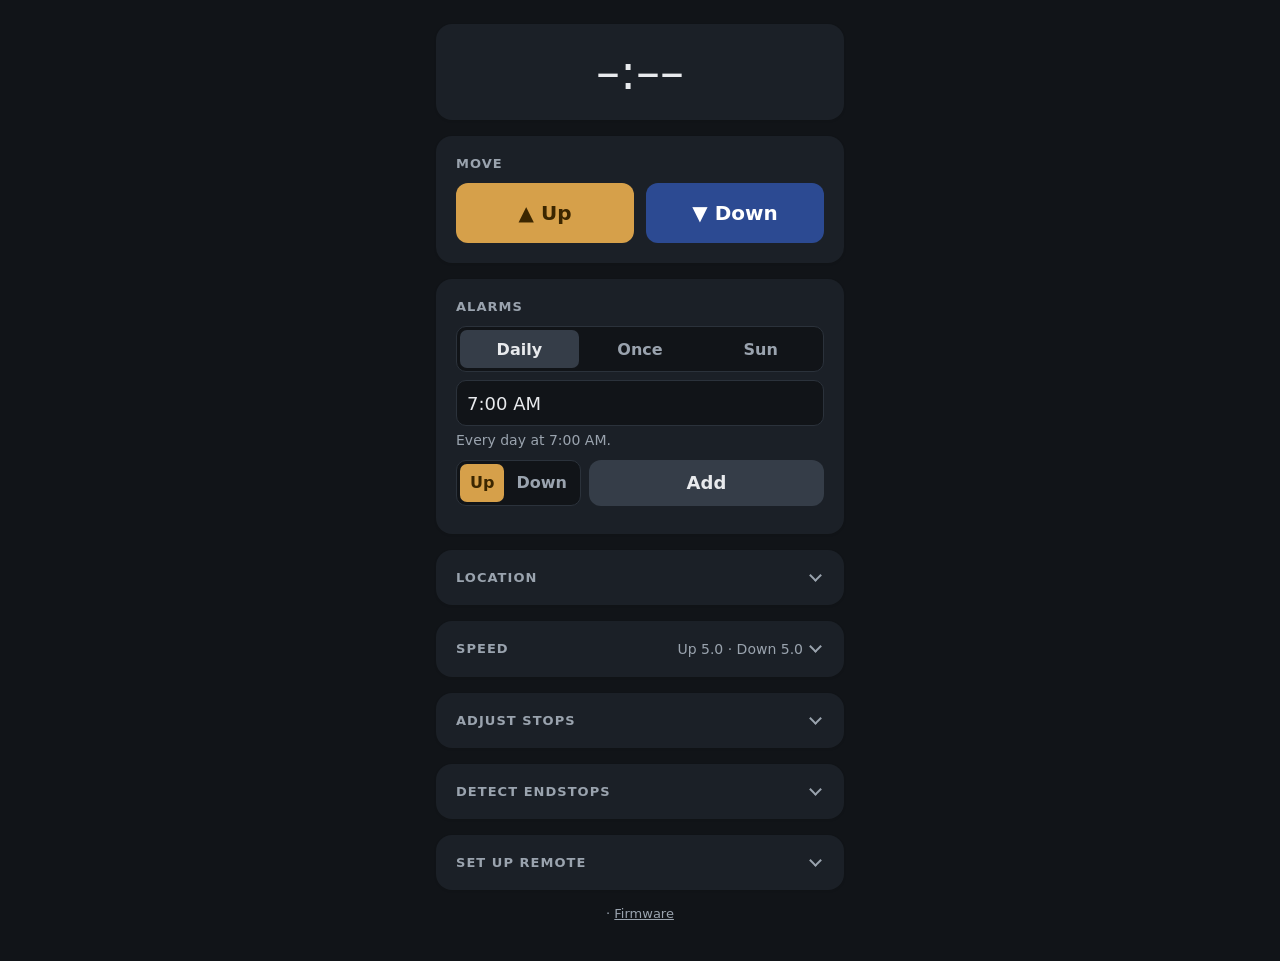
==== commit bcf6d316: "Firmware: remote set up on the page, end stops and re-homing, alarm skip Remote (remote.c, Set up re" ====
--- a/firmware/web/index.html
+++ b/firmware/web/index.html
@@ -60,7 +60,8 @@
       <li>
         <span class="alarm-main"><span class="alarm-time"></span><span class="alarm-sub"></span></span>
         <span class="badge"></span>
-        <a class="remove" href="/" aria-label="Remove alarm">&times;</a>
+        <button type="button" class="skip" aria-pressed="false">Skip</button>
+        <a class="remove" href="/" aria-label="Delete alarm">&times;</a>
       </li>
     </template>
   </section>
@@ -107,6 +108,47 @@
     </ul>
     <p class="note">Nudges move at 2 rev/s.</p>
   </details>
+  <details class="card fold" id="ends-card">
+    <summary><h2>Detect endstops</h2><span class="fold-info" id="ends-info"></span></summary>
+    <p class="note">Finds both end stops at 2 rev/s. After a power cut during a move, the next run re-homes on
+      the bottom one first.</p>
+    <p class="ends-warn" id="ends-warn" hidden></p>
+    <ul class="stops">
+      <li><span class="stop-name">Top</span><span class="stop-at" id="end-top">not detected</span></li>
+      <li><span class="stop-name">Bottom</span><span class="stop-at" id="end-bottom">not detected</span></li>
+    </ul>
+    <p class="ends-status" id="ends-status"></p>
+    <div class="ends-actions">
+      <button type="button" class="small" id="ends-detect">Detect endstops</button>
+      <button type="button" class="small" id="ends-home" title="Down into the bottom end stop, to find the position again">Re-home</button>
+      <button type="button" class="small stop" id="ends-stop" hidden>Stop</button>
+    </div>
+  </details>
+  <details class="card fold" id="remote-card">
+    <summary><h2>Set up remote</h2><span class="fold-info" id="remote-info"></span></summary>
+    <div id="remotes"></div>
+    <p class="empty" id="remotes-empty" hidden>No remote set up yet.</p>
+    <!-- Learn mode: waiting for a press (or a typed code), then for a new remote's first button, what it does -->
+    <div class="learn" id="learn" hidden>
+      <p class="learn-text" id="learn-text"></p>
+      <form class="learn-type" id="learn-type">
+        <input class="field" id="learn-code" autocomplete="off" spellcheck="false">
+        <button class="btn" type="submit">Add</button>
+      </form>
+      <p class="add-hint" id="learn-hint"></p>
+      <div class="learn-actions">
+        <span class="learn-choose" id="learn-choose" hidden>
+          <button type="button" class="small up" data-learn-do="up">Up</button>
+          <button type="button" class="small down" data-learn-do="down">Down</button>
+          <button type="button" class="small stop" data-learn-do="stop">Stop</button>
+        </span>
+        <button type="button" class="small" id="learn-cancel">Cancel</button>
+      </div>
+    </div>
+    <div class="remote-actions" id="remote-actions">
+      <button type="button" class="small" id="add-remote">Add remote</button>
+    </div>
+  </details>
 
   <p class="footer"><span id="health"></span> &middot; <a href="/update">Firmware</a></p>
 </main>
@@ -187,19 +229,28 @@
 const localDate = d => d.getFullYear() + "-" + pad(d.getMonth() + 1) + "-" + pad(d.getDate());
 
 // Rebuilds the list when the controller's alarms differ from what's shown. Soonest first, by the next
-// time the controller worked out; sun alarms without a location (no next time) go last.
-let shownAlarms = null;
-function showAlarms(alarms, max) {
+// time the controller worked out (a skipped time counts, so skipping doesn't move the alarm); sun alarms
+// without a location (no next time) go last.
+let shownAlarms = null, lastAlarms = null, lastMax = 0;
+// Delete takes two clicks: × turns into a Delete button in the same place, which works after a short pause
+// (so a double click doesn't delete) and turns back into × after a few seconds
+let deleting = null;   // { key: the alarm's fields as JSON, armedAt, timer }
+const DELETE_PAUSE_MS = 150, DELETE_KEEP_MS = 4000;
+const skipTime = a => a.skip_at ?? null;
+function showAlarms(alarms, max, force) {
+  lastAlarms = alarms;
+  lastMax = max;
   const phone = phoneAlarm();
   const key = JSON.stringify([alarms, today, phone]);
-  if (key === shownAlarms) {
+  if (key === shownAlarms && !force) {
     return;
   }
   shownAlarms = key;
   const list = document.getElementById("alarms");
   const row = document.getElementById("alarm-row").content;
   const items = phone ? [...alarms, { phone: true, next: phone.at }] : [...alarms];
-  const sorted = items.sort((a, b) => (a.next ?? Infinity) - (b.next ?? Infinity));
+  const order = a => skipTime(a) ?? a.next ?? Infinity;
+  const sorted = items.sort((a, b) => order(a) - order(b));
   list.replaceChildren(...sorted.map(a => {
     const li = row.firstElementChild.cloneNode(true);
     if (a.phone) {
@@ -212,6 +263,7 @@
       badge.textContent = "phone";
       badge.classList.add("phone");
       li.querySelector(".remove").style.visibility = "hidden";   // keeps the badges lined up; removed in the clock app
+      li.querySelector(".skip").style.visibility = "hidden";
       li.onclick = () => window.BlindsApp.openClock();
       return li;
     }
@@ -227,14 +279,46 @@
       time = when ? formatMinute(when.minute) : "–";
       sub = sunLabel(a.event, a.offset) + (!when ? " · set a location" : when.date !== today ? " · " + dayLabel(when.date) : "");
     }
+    // Skip: a recurring or sun alarm leaves out its next time once (one-time alarms are just removed)
+    const skipButton = li.querySelector(".skip");
+    if (a.kind === "once") {
+      skipButton.style.visibility = "hidden";
+    } else {
+      const skip = a.skip ? splitWhen(a.skip) : null;
+      if (skip) {
+        li.classList.add("skipped");
+        time = formatMinute(skip.minute);
+        const day = dayLabel(skip.date);
+        sub = "Skipping " + (day === "Today" || day === "Tomorrow" ? day.toLowerCase() : day);
+      }
+      skipButton.textContent = skip ? "Unskip" : "Skip";
+      skipButton.setAttribute("aria-pressed", !!skip);
+      skipButton.title = skip ? "Go off as usual next time" : "Skip the next time only";
+      skipButton.onclick = () => post("/api/alarms/skip", { ...alarmFields(a), skip: skip ? 0 : 1 });
+    }
     li.querySelector(".alarm-time").textContent = time;
     li.querySelector(".alarm-sub").textContent = sub;
     const badge = li.querySelector(".badge");
     badge.textContent = a.dir;
     badge.classList.add(a.dir);
-    li.querySelector(".remove").onclick = e => {
+    const remove = li.querySelector(".remove"), fields = alarmFields(a), fieldsKey = JSON.stringify(fields);
+    if (deleting && deleting.key === fieldsKey) {
+      remove.classList.add("confirm");
+      remove.textContent = "Delete";
+      remove.setAttribute("aria-label", "Delete this alarm");
+    }
+    remove.onclick = e => {
       e.preventDefault();
-      post("/api/alarms/remove", alarmFields(a));
+      if (!deleting || deleting.key !== fieldsKey) {
+        if (deleting) clearTimeout(deleting.timer);
+        deleting = { key: fieldsKey, armedAt: Date.now(),
+                     timer: setTimeout(() => { deleting = null; showAlarms(lastAlarms, lastMax, true); }, DELETE_KEEP_MS) };
+        showAlarms(lastAlarms, lastMax, true);
+      } else if (Date.now() - deleting.armedAt >= DELETE_PAUSE_MS) {
+        clearTimeout(deleting.timer);
+        deleting = null;
+        post("/api/alarms/remove", fields);
+      }
     };
     return li;
   }));
@@ -283,6 +367,31 @@
 for (const b of document.querySelectorAll("[data-stop]")) {
   b.onclick = () => post("/api/stops/" + b.dataset.act, { w: b.dataset.stop });
 }
+
+// End stops: detected positions, and the detect / re-home moves (which the page stays on, like nudges)
+const TASKS = { detect_up: "Going up into the top end stop…", detect_down: "Going down into the bottom end stop…",
+  home: "Re-homing: going down into the bottom end stop…" };
+function showEnds(s) {
+  if (s.ends === undefined) return;
+  const e = s.ends, busy = !!s.task;
+  document.getElementById("end-top").textContent = e ? e.top : "not detected";
+  document.getElementById("end-bottom").textContent = e ? e.bottom : "not detected";
+  document.getElementById("ends-info").textContent = !s.pos_known ? "position unknown" : e ? `${e.top - e.bottom} counts apart` : "not detected";
+  const warn = document.getElementById("ends-warn");
+  warn.hidden = s.pos_known || busy;
+  warn.textContent = e ? "Position unknown: the controller restarted during a move. The next run re-homes first, or Re-home now."
+    : "Position unknown: the controller restarted during a move. Detect the end stops so it can find its place.";
+  document.getElementById("ends-status").textContent = busy ? `${TASKS[s.task]} Position ${s.pos}.` : s.task_result;
+  const moving = s.remaining_ms > 0 || busy;
+  document.getElementById("ends-detect").hidden = busy;
+  document.getElementById("ends-home").hidden = busy || !e;
+  document.getElementById("ends-detect").disabled = document.getElementById("ends-home").disabled = moving;
+  document.getElementById("ends-stop").hidden = !busy;
+  if (busy) document.getElementById("ends-card").open = true;
+}
+document.getElementById("ends-detect").onclick = () => post("/api/ends/detect", {});
+document.getElementById("ends-home").onclick = () => post("/api/ends/home", {});
+document.getElementById("ends-stop").onclick = () => post("/api/cancel", {});
 
 // One line of health numbers under the page: Wi-Fi signal, free memory, time since the last restart
 function showHealth(s) {
@@ -304,7 +413,9 @@
     printLog(status);
     showStops(status);
     showSpeeds(status);
-    if (status.remaining_ms > 0 && !status.jog) {
+    showRemote(status.remote);
+    showEnds(status);
+    if (status.remaining_ms > 0 && !status.jog && !status.task) {
       location.replace("/moving");
       return;
     }
@@ -360,9 +471,13 @@
 }
 
 const addChanged = () => { hintError = ""; showAddHint(); };
+// Picking a sun event also picks the usual direction: up at dawn and sunrise, down at sunset and dusk
+const sunDirection = () => {
+  addForm.querySelector(`[name=d][value=${["dawn", "sunrise"].includes(eventSelect.value) ? "up" : "down"}]`).checked = true;
+};
 const eventSelect = makeDropdown(document.getElementById("event"),
   Object.entries({ dawn: "Dawn", sunrise: "Sunrise", sunset: "Sunset", dusk: "Dusk" }).map(([value, label]) => ({ value, label })),
-  "sunset", addChanged);
+  "sunset", () => { sunDirection(); addChanged(); });
 // Offsets every 5 minutes up to an hour either side, then every 15 up to 3 hours
 const offsetSelect = makeDropdown(document.getElementById("offset"),
   [...Array(25)].map((_, i) => (i - 12) * 5).concat([75, 90, 105, 120, 135, 150, 165, 180].flatMap(o => [-o, o]))
@@ -390,7 +505,11 @@
   addHint.classList.toggle("error", !!hintError);
 }
 addForm.addEventListener("input", () => { hintError = ""; showAddHint(); });
-addForm.addEventListener("change", () => { hintError = ""; showAddHint(); });
+addForm.addEventListener("change", e => {
+  if (e.target.name === "k" && e.target.value === "sun") sunDirection();
+  hintError = "";
+  showAddHint();
+});
 
 addForm.onsubmit = async e => {
   e.preventDefault();
@@ -641,6 +760,262 @@
 function showSpeeds(s) {
   for (const k of dials) k.set(k.dir === "up" ? s.speed_up : s.speed_down);
 }
+
+// Remotes and their buttons. Remotes don't pair: each button is a remote's NEC address and a command code, set
+// up here by pressing it (or typing the code). Learn mode on the controller takes the next press from any remote
+// (without acting on it) and reports it in the status as capture {id, addr, cmd}; the id says which learn request
+// it answers. "Add remote" takes a press and asks what that button does, or a typed address; "+" on a row takes
+// another button of that remote for that row, or a typed command code. Remotes have names, "Remote 1" until renamed.
+const hex = n => "0x" + n.toString(16).toUpperCase().padStart(2, "0");
+const ACTIONS = { up: "Up", down: "Down", stop: "Stop" };
+const LEARN_GIVE_UP_MS = 60000;
+const learnBox = document.getElementById("learn"), learnText = document.getElementById("learn-text");
+const learnChoose = document.getElementById("learn-choose"), learnType = document.getElementById("learn-type");
+const learnCode = document.getElementById("learn-code"), learnHint = document.getElementById("learn-hint");
+const remoteCard = document.getElementById("remote-card"), remotesBox = document.getElementById("remotes");
+let learn = null;   // { addr (null = a new remote), action (null = ask), id, started, renew, captured, message }
+let lastRemote = null, shownRemote = null;
+let confirming = null;   // address of the remote whose Remove is asking to confirm
+
+const remoteName = addr => lastRemote?.remotes.find(r => r.addr === addr)?.name;
+const whichRemote = addr => remoteName(addr) ? `${remoteName(addr)} (${hex(addr)})` : `a remote not set up (address ${hex(addr)})`;
+
+function setLearnHint(text, error) {
+  learnHint.textContent = text || "";
+  learnHint.classList.toggle("error", !!error);
+}
+
+function showLearn() {
+  learnBox.hidden = !learn;
+  document.getElementById("remote-actions").hidden = !!learn;
+  if (!learn) return;
+  learnChoose.hidden = !learn.captured;
+  learnType.hidden = !!learn.captured;
+  const typing = learn.addr === null ? "type its address" : "type its code";
+  learnCode.placeholder = learn.addr === null ? "Address, e.g. 0x02" : "Command, e.g. 0x0C";
+  learnCode.setAttribute("aria-label", learn.addr === null ? "Remote address" : "Command code");
+  if (learn.captured) {
+    const c = learn.captured;
+    learnText.textContent = remoteName(c.addr)
+      ? `Button ${hex(c.cmd)} on ${remoteName(c.addr)}. What does it do?`
+      : `Button ${hex(c.cmd)} on a new remote (address ${hex(c.addr)}). What does it do?`;
+  } else if (learn.addr === null) {
+    learnText.textContent = (learn.message ? learn.message + " " : "") + `Press any button on the new remote, or ${typing}:`;
+  } else {
+    learnText.textContent = (learn.message ? learn.message + " " : "") +
+      `Press the ${ACTIONS[learn.action]} button on ${remoteName(learn.addr) ?? hex(learn.addr)}, or ${typing}:`;
+  }
+}
+
+async function learnRequest(on) {
+  try {
+    const r = await fetch("/api/remote/learn", { method: "POST", body: new URLSearchParams({ on: on ? 1 : 0 }) });
+    return r.ok ? (await r.json()).id : null;
+  } catch (e) {
+    return null;
+  }
+}
+
+// Waits for a press; the controller's learn mode lasts 15 s, so it is renewed every 10 s until a press or 60 s.
+// Typing a code works all along, and after the 60 s too.
+async function startLearn(addr, action, message, keepTyped) {
+  stopLearn(false);
+  learn = { addr, action, id: null, started: Date.now(), captured: null, message };
+  if (!keepTyped) learnCode.value = "";
+  setLearnHint("");
+  showLearn();
+  if (!keepTyped) learnCode.focus({ preventScroll: true });
+  const mine = learn;
+  const id = await learnRequest(true);
+  if (learn !== mine) return;
+  if (id === null) {
+    setLearnHint("The controller didn't answer, so presses can't be taken now; typing still works.", true);
+    return;
+  }
+  learn.id = id;
+  learn.renew = setInterval(() => {
+    if (learn !== mine || learn.captured) return clearInterval(mine.renew);
+    if (Date.now() - mine.started > LEARN_GIVE_UP_MS) {
+      clearInterval(mine.renew);
+      learnRequest(false);
+      learn.id = null;
+      setLearnHint("No press seen for a minute, so the controller stopped listening. Type the code, or Cancel and try again.", true);
+      return;
+    }
+    learnRequest(true);
+  }, 10000);
+}
+
+function stopLearn(tell = true) {
+  if (!learn) return;
+  clearInterval(learn.renew);
+  if (tell && learn.id !== null && !learn.captured) learnRequest(false);
+  learn = null;
+  showLearn();
+}
+
+const parseCode = s => {
+  s = s.trim();
+  const n = /^0x[0-9a-f]{1,2}$/i.test(s) ? parseInt(s, 16) : /^\d{1,3}$/.test(s) ? Number(s) : NaN;
+  return n >= 0 && n <= 255 ? n : null;
+};
+
+function full(kind) {
+  if (!lastRemote) return "The controller didn't accept that.";
+  return kind === "remote" && lastRemote.remotes.length >= lastRemote.max_remotes
+    ? `The controller keeps up to ${lastRemote.max_remotes} remotes: remove one first.`
+    : lastRemote.buttons.length >= lastRemote.max
+    ? `The controller keeps up to ${lastRemote.max} buttons: remove one first.` : "The controller didn't accept that.";
+}
+
+// A typed address (new remote) or command code (a row's "+")
+learnType.onsubmit = async e => {
+  e.preventDefault();
+  if (!learn || learn.captured) return;
+  const n = parseCode(learnCode.value);
+  if (n === null) {
+    setLearnHint("Codes are 0 to 255: hex like 0x0C, or decimal.", true);
+    return;
+  }
+  const { addr, action } = learn;
+  if (addr === null) {
+    if (remoteName(n)) {
+      setLearnHint(`${whichRemote(n)} is already set up.`, true);
+      return;
+    }
+    stopLearn();
+    if (!await post("/api/remote/new", { a: n })) alert(full("remote"));
+    return;
+  }
+  const same = lastRemote?.buttons.find(b => b.addr === addr && b.cmd === n);
+  if (same && same.action === action) {
+    setLearnHint(`${hex(n)} is already a ${ACTIONS[action]} button.`, true);
+    return;
+  }
+  if (await post("/api/remote/add", { a: addr, c: n, do: action })) {
+    stopLearn();
+  } else {
+    setLearnHint(full("button"), true);
+  }
+};
+learnCode.addEventListener("input", () => setLearnHint(""));
+
+// A press arrived for the current learn request
+async function learned(cap) {
+  if (learn.addr !== null && cap.addr !== learn.addr) {
+    // Another remote: keep waiting for this one
+    const { addr, action } = learn;
+    startLearn(addr, action, `That was ${whichRemote(cap.addr)}.`, true);
+    return;
+  }
+  learn.captured = cap;
+  clearInterval(learn.renew);
+  if (learn.action === null) {
+    setLearnHint("");
+    showLearn();   // a new remote: ask what this button does
+    return;
+  }
+  const action = learn.action;
+  stopLearn(false);
+  if (!await post("/api/remote/add", { a: cap.addr, c: cap.cmd, do: action })) alert(full("button"));
+}
+
+function el(tag, cls, text) {
+  const e = document.createElement(tag);
+  if (cls) e.className = cls;
+  if (text !== undefined) e.textContent = text;
+  return e;
+}
+
+// Rebuilding the list would lose a name being typed or a Remove being confirmed: wait until done
+const remotesBusy = () => confirming !== null || remotesBox.contains(document.activeElement) && document.activeElement.tagName === "INPUT";
+
+function showRemote(r, force) {
+  if (!r) return;
+  lastRemote = r;
+  if (learn && learn.id !== null && !learn.captured && r.capture && r.capture.id === learn.id) learned(r.capture);
+  if (learn) showLearn();   // names may have changed
+  const key = JSON.stringify([r.remotes, r.buttons]);
+  if (!force && (key === shownRemote || remotesBusy())) return;
+  shownRemote = key;
+  const n = r.buttons.length;
+  document.getElementById("remote-info").textContent = !r.remotes.length ? "not set up" :
+    r.remotes.length === 1 ? `${r.remotes[0].name}, ${n} button${n === 1 ? "" : "s"}` : `${r.remotes.length} remotes`;
+  document.getElementById("remotes-empty").hidden = r.remotes.length > 0;
+  remotesBox.replaceChildren(...r.remotes.map(({ addr, name }) => {
+    const rows = { up: [], down: [], stop: [] };
+    for (const b of r.buttons) if (b.addr === addr) rows[b.action].push(b.cmd);
+    for (const a in rows) rows[a].sort((x, y) => x - y);
+    const box = el("div", "remote");
+    const head = el("div", "remote-head");
+    if (confirming === addr) {
+      head.append(el("span", "remote-confirm", `Remove ${name} and its buttons?`));
+      const yes = el("button", "small stop", "Remove"), no = el("button", "small", "Keep");
+      yes.type = no.type = "button";
+      yes.onclick = () => { confirming = null; post("/api/remote/delete", { a: addr }); };
+      no.onclick = () => { confirming = null; showRemote(lastRemote, true); };
+      head.append(yes, no);
+    } else {
+      const input = el("input", "remote-name");
+      input.value = name;
+      input.maxLength = 23;
+      input.setAttribute("aria-label", `Name of remote ${hex(addr)}`);
+      input.title = "Rename";
+      input.onkeydown = e => {
+        if (e.key === "Enter") input.blur();
+        if (e.key === "Escape") { input.value = name; input.blur(); }
+      };
+      input.onchange = () => {
+        const v = input.value.trim();
+        if (!v) input.value = name;
+        else if (v !== name) post("/api/remote/rename", { a: addr, name: v });
+      };
+      input.onblur = () => setTimeout(() => { if (!remotesBusy()) showRemote(lastRemote, true); });
+      const remove = el("button", "small", "Remove");
+      remove.type = "button";
+      remove.onclick = () => { confirming = addr; showRemote(lastRemote, true); };
+      head.append(input, el("span", "remote-addr", hex(addr)), remove);
+    }
+    box.append(head);
+    for (const action of Object.keys(ACTIONS)) {
+      const row = el("div", "remote-row");
+      row.append(el("span", `badge ${action}`, ACTIONS[action]));
+      const codes = el("span", "codes");
+      for (const c of rows[action]) {
+        const chip = el("span", "code", hex(c));
+        const x = el("button", "code-remove");
+        x.type = "button";
+        x.setAttribute("aria-label", `Remove ${ACTIONS[action]} button ${hex(c)}`);
+        x.innerHTML = "&times;";
+        x.onclick = () => post("/api/remote/remove", { a: addr, c });
+        chip.append(x);
+        codes.append(chip);
+      }
+      if (!rows[action].length) codes.append(el("span", "code-none", "none"));
+      const add = el("button", "small code-add", "+");
+      add.type = "button";
+      add.setAttribute("aria-label", `Add a ${ACTIONS[action]} button to ${name}`);
+      add.title = `Add a ${ACTIONS[action]} button`;
+      add.onclick = () => startLearn(addr, action);
+      row.append(codes, add);
+      box.append(row);
+    }
+    return box;
+  }));
+}
+
+document.getElementById("add-remote").onclick = () => startLearn(null, null);
+document.getElementById("learn-cancel").onclick = () => stopLearn();
+for (const b of learnChoose.querySelectorAll("[data-learn-do]")) {
+  b.onclick = async () => {
+    const cap = learn && learn.captured;
+    if (!cap) return;
+    stopLearn(false);
+    if (!await post("/api/remote/add", { a: cap.addr, c: cap.cmd, do: b.dataset.learnDo })) alert(full("button"));
+  };
+}
+remoteCard.addEventListener("toggle", () => { if (!remoteCard.open) stopLearn(); });
+window.addEventListener("pagehide", () => stopLearn());
 </script>
 </body>
 </html>
--- a/firmware/web/style.css
+++ b/firmware/web/style.css
@@ -349,3 +349,58 @@
   .toggle span { padding: 0 7px; font-size: 15px; }
   .add .btn { padding: 0 10px; font-size: 16px; }
 }
+
+/* Remote card: each remote's buttons in Up / Down / Stop rows, codes as removable chips */
+.badge.stop, .small.stop { background: var(--danger); color: #fff; }
+.small.up { background: var(--up); color: var(--on-up); }
+.small.down { background: var(--down); color: var(--on-down); }
+.toggle .stop input:checked + span { background: var(--danger); color: #fff; }
+.remote { border-top: 1px solid var(--line); padding: 8px 0; }
+.remote:first-child { border-top: 0; padding-top: 0; }
+.remote-head { display: flex; align-items: center; gap: 8px; margin-bottom: 4px; }
+.remote-name { flex: 1; min-width: 0; height: 34px; padding: 0 8px; margin-left: -8px; border: 1px solid transparent;
+  border-radius: 8px; background: none; color: var(--text); font: inherit; font-weight: 600; }
+.remote-name:hover { border-color: var(--line); }
+.remote-name:focus { border-color: var(--accent); outline: none; background: var(--bg); }
+.remote-addr { color: var(--muted); font-size: 13px; font-variant-numeric: tabular-nums; }
+.remote-confirm { flex: 1; min-width: 0; font-size: 14px; }
+.remote-row { display: flex; align-items: center; gap: 8px; padding: 4px 0; }
+.remote-row .badge { width: 60px; text-align: center; flex: none; }
+.codes { flex: 1; display: flex; flex-wrap: wrap; gap: 6px; min-width: 0; }
+.code { display: inline-flex; align-items: center; gap: 2px; height: 30px; padding: 0 2px 0 10px; border-radius: 8px;
+  background: var(--bg); font-variant-numeric: tabular-nums; font-size: 14px; }
+.code-remove { width: 26px; height: 26px; padding: 0; border: 0; background: none; color: var(--danger); font-size: 20px;
+  line-height: 1; cursor: pointer; }
+.code-none { color: var(--muted); font-size: 14px; line-height: 30px; }
+.code-add { width: 34px; padding: 0; font-size: 18px; flex: none; }
+.learn { border-top: 1px solid var(--line); padding: 10px 0 4px; }
+.learn-text { margin: 0 0 10px; }
+.learn-actions { display: flex; gap: 8px; flex-wrap: wrap; }
+.learn-choose { display: flex; gap: 8px; }
+.learn-choose .small { min-width: 64px; }
+.remote-actions { display: flex; gap: 8px; border-top: 1px solid var(--line); padding-top: 12px; }
+#remotes-empty { margin-bottom: 12px; }
+.learn-type { display: grid; grid-template-columns: minmax(0, 1fr) auto; gap: 8px; margin-bottom: 4px; }
+.learn-type .btn { height: 46px; padding: 0 14px; font-size: 16px; background: var(--neutral); color: var(--text); }
+
+/* End stops card */
+.ends-warn { margin: 0 0 12px; color: var(--up); font-size: 14px; line-height: 1.4; }
+.ends-status { margin: 10px 0; min-height: 1.4em; color: var(--muted); font-size: 14px; }
+.ends-status:empty { display: none; }
+.ends-actions { display: flex; gap: 8px; margin-top: 10px; }
+.ends-actions .small:disabled { opacity: .4; cursor: default; }
+
+/* Skipping an alarm's next time */
+.skip { height: 30px; padding: 0 10px; border: 0; border-radius: 8px; background: var(--neutral); color: var(--text);
+  font: inherit; font-size: 13px; cursor: pointer; }
+.skip[aria-pressed="true"] { background: none; box-shadow: inset 0 0 0 1px var(--line); color: var(--muted); }
+.alarms li.skipped .alarm-time { color: var(--muted); text-decoration: line-through; }
+.alarms li.skipped .badge { opacity: .45; }
+/* The second click of a delete, in the ×'s place */
+.remove.confirm { padding: 6px 10px; background: var(--danger); color: #fff; font-size: 13px; font-weight: 600; }
+.alarm-time { white-space: nowrap; }
+@media (max-width: 360px) {
+  .alarms li { gap: 8px; }
+  .alarm-time { font-size: 21px; }
+  .skip { padding: 0 8px; }
+}
